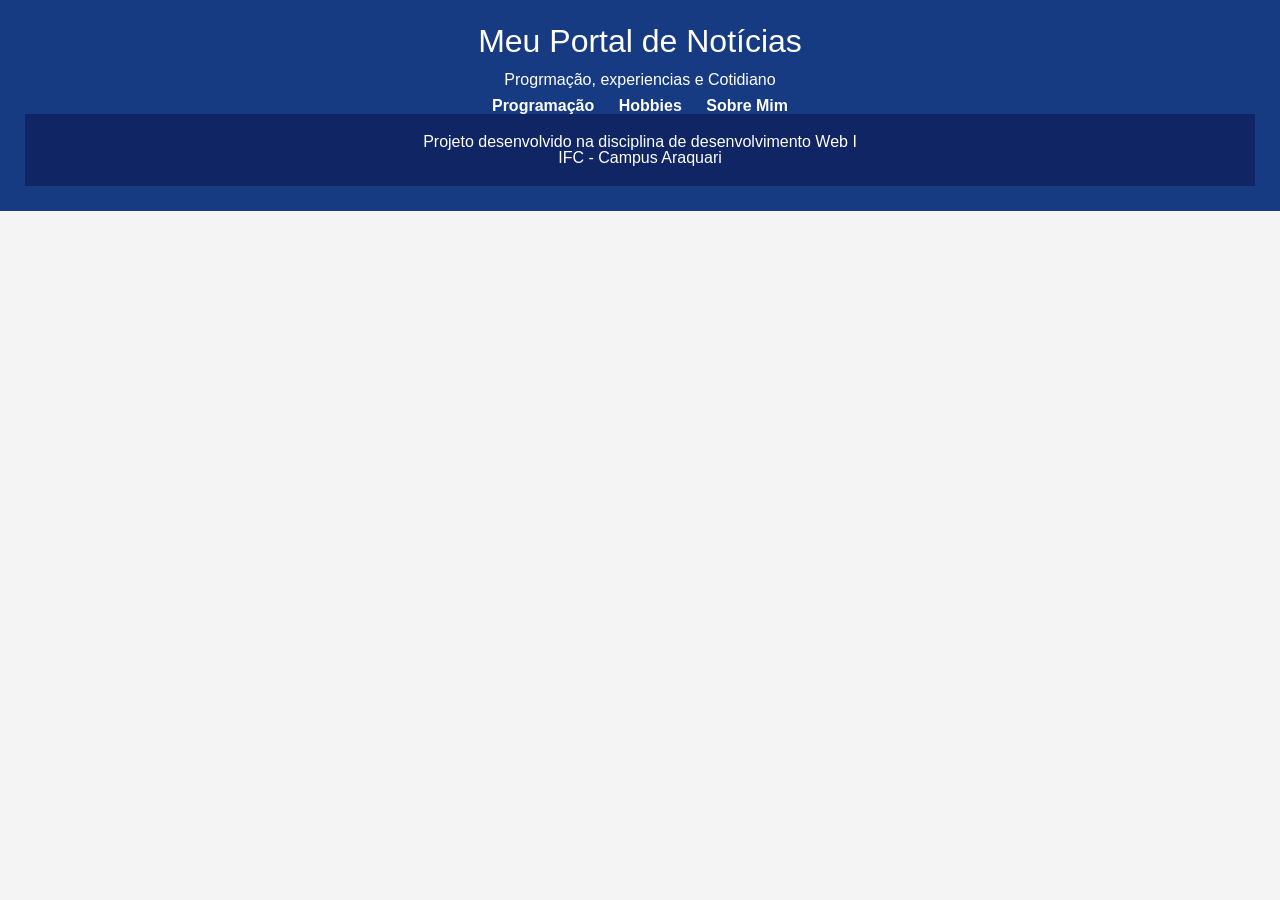
==== hobbies.html @ 73f3cb75 "feat: teste de pagina" ====
<!doctype html>
<html lang="en">
  <head>
    <meta charset="UTF-8" />
    <meta name="viewport" content="width=device-width, initial-scale=1.0" />
    <title>Hobbies</title>
    <link rel="stylesheet" href="./css/reset.css" />
    <link rel="stylesheet" href="./css/global.css" />
  </head>
  <body>
    <header>
      <h1>Meu Portal de Notícias</h1>
      <p>Progrmação, experiencias e Cotidiano</p>

      <nav>
        <ul>
          <ul>
            <li><a href="index.html">Programação</a></li>
            <li><a href="hobbies.html">Hobbies</a></li>
            <li><a href="perfil.html">Sobre Mim</a></li>
          </ul>
        </ul>
      </nav>

      <footer>
        <p>Projeto desenvolvido na disciplina de desenvolvimento Web I</p>
        <p>IFC - Campus Araquari</p>
      </footer>
    </header>
  </body>
</html>
---- css/global.css ----
body {
  margin: 0;
  background-color: #f4f4f4;
  color: #333;
  font-family: Arial, Helvetica, sans-serif;
}

body > header {
  background-color: #173b82;
  color: #fff;
  text-align: center;
  padding: 25px;
}

body > header > h1 {
  font-size: 2em;
  margin-bottom: 5px;
}

body > header > p {
  padding: 10px;
}

/* Criando Estilos para o meu menu */
nav > ul {
  padding: 0;
  list-style: none;
}

nav li {
  display: inline;
  margin: 10px;
}

nav a {
  color: #fff;
  text-decoration: none;
  font-weight: bold;
}

nav a:hover {
  text-decoration: underline;
  color: yellow;
}

body footer {
  background-color: #102563;
  color: #fff;
  padding: 20px;
  text-align: center;
}
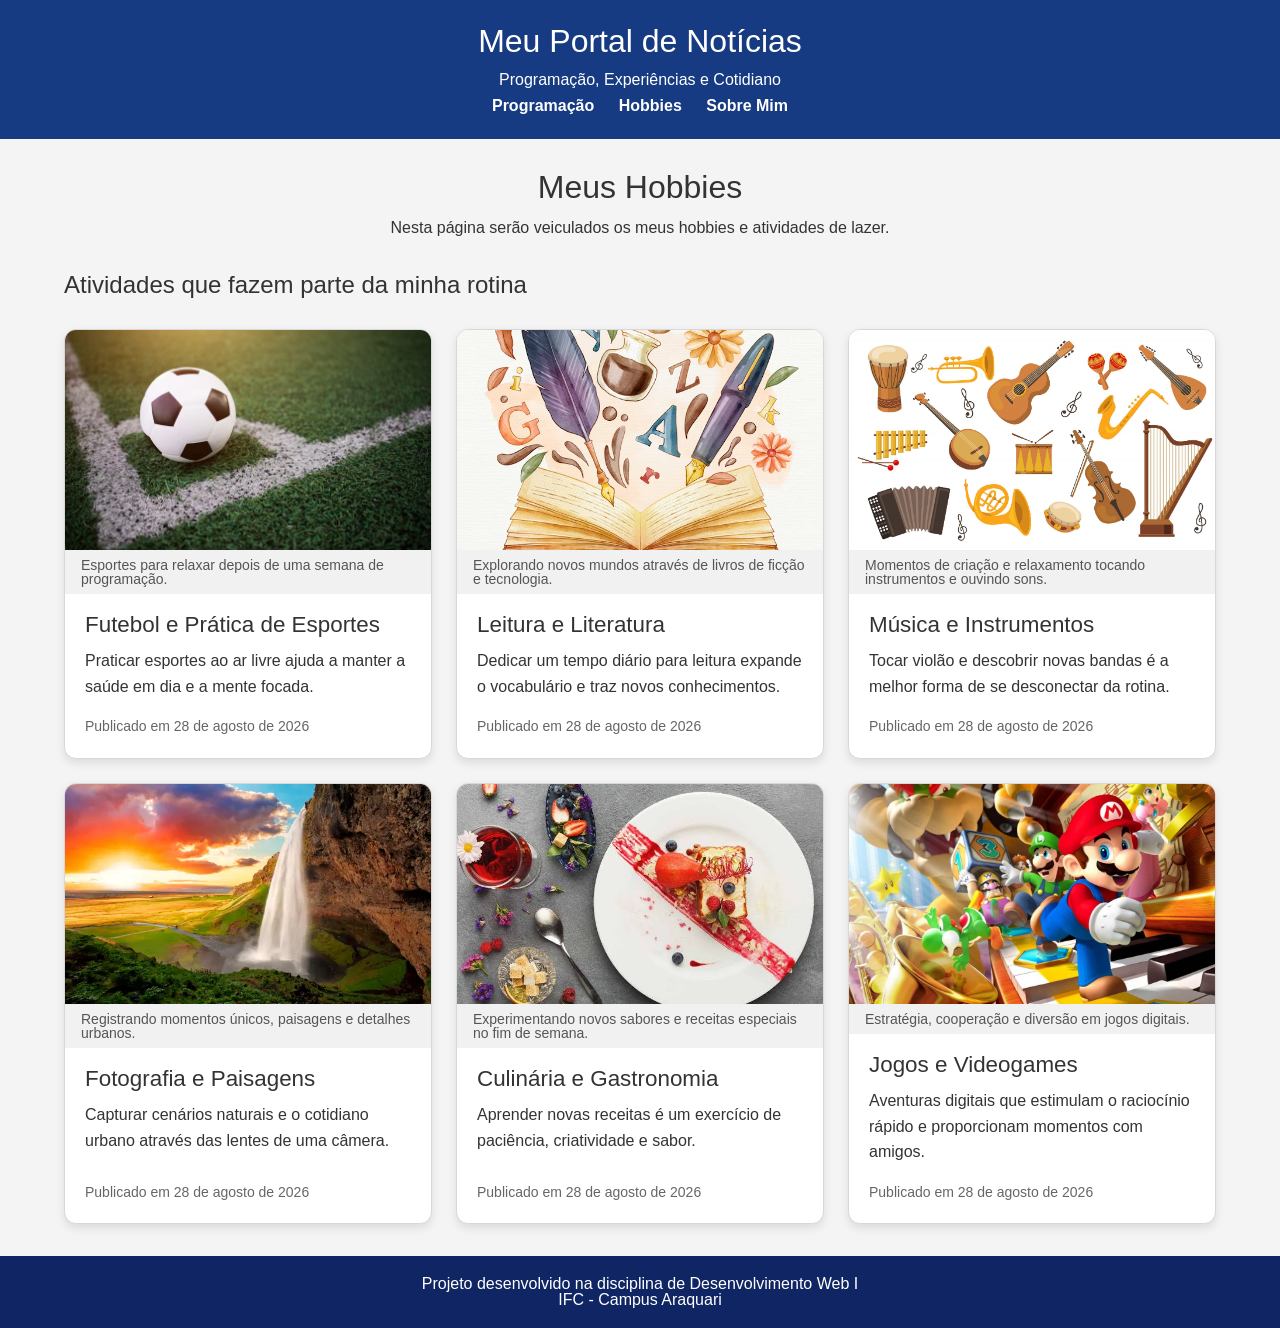
==== commit a067f52d: "Perfil com HTML semantico e Flexbox" ====
--- a/hobbies.html
+++ b/hobbies.html
@@ -1,31 +1,188 @@
 <!doctype html>
-<html lang="en">
+<html lang="pt-BR">
   <head>
     <meta charset="UTF-8" />
     <meta name="viewport" content="width=device-width, initial-scale=1.0" />
-    <title>Hobbies</title>
+    <title>Hobbies - Meu Portal de Notícias</title>
     <link rel="stylesheet" href="./css/reset.css" />
     <link rel="stylesheet" href="./css/global.css" />
+    <link rel="stylesheet" href="./css/hobbies.css" />
   </head>
   <body>
     <header>
       <h1>Meu Portal de Notícias</h1>
-      <p>Progrmação, experiencias e Cotidiano</p>
+      <p>Programação, Experiências e Cotidiano</p>
 
       <nav>
         <ul>
-          <ul>
-            <li><a href="index.html">Programação</a></li>
-            <li><a href="hobbies.html">Hobbies</a></li>
-            <li><a href="perfil.html">Sobre Mim</a></li>
-          </ul>
+          <li><a href="index.html">Programação</a></li>
+          <li><a href="hobbies.html">Hobbies</a></li>
+          <li><a href="perfil.html">Sobre Mim</a></li>
         </ul>
       </nav>
+    </header>
 
-      <footer>
-        <p>Projeto desenvolvido na disciplina de desenvolvimento Web I</p>
-        <p>IFC - Campus Araquari</p>
-      </footer>
-    </header>
+    <main class="container">
+      <section class="introducao-hobbies">
+        <h2>Meus Hobbies</h2>
+        <p>
+          Nesta página serão veiculados os meus hobbies e atividades de lazer.
+        </p>
+      </section>
+
+      <section class="galeria-hobbies">
+        <h2 class="titulo-galeria">
+          Atividades que fazem parte da minha rotina
+        </h2>
+
+        <!-- Card 1: Esportes -->
+        <article class="cartao-hobby">
+          <figure>
+            <img src="./img/hobbies/esportes.avif" alt="Prática de Esportes" />
+            <figcaption>
+              Esportes para relaxar depois de uma semana de programação.
+            </figcaption>
+          </figure>
+
+          <div class="conteudo-cartao">
+            <h3>Futebol e Prática de Esportes</h3>
+            <p>
+              Praticar esportes ao ar livre ajuda a manter a saúde em dia e a
+              mente focada.
+            </p>
+            <p class="data-publicacao">
+              Publicado em
+              <time datetime="2026-08-28"> 28 de agosto de 2026 </time>
+            </p>
+          </div>
+        </article>
+
+        <!-- Card 2: Leitura -->
+        <article class="cartao-hobby">
+          <figure>
+            <img src="./img/hobbies/leitura.avif" alt="Hábito da Leitura" />
+            <figcaption>
+              Explorando novos mundos através de livros de ficção e tecnologia.
+            </figcaption>
+          </figure>
+
+          <div class="conteudo-cartao">
+            <h3>Leitura e Literatura</h3>
+            <p>
+              Dedicar um tempo diário para leitura expande o vocabulário e traz
+              novos conhecimentos.
+            </p>
+            <p class="data-publicacao">
+              Publicado em
+              <time datetime="2026-08-28"> 28 de agosto de 2026 </time>
+            </p>
+          </div>
+        </article>
+
+        <!-- Card 3: Música -->
+        <article class="cartao-hobby">
+          <figure>
+            <img
+              src="./img/hobbies/instrumentos.jpg"
+              alt="Tocando Instrumentos Musicais"
+            />
+            <figcaption>
+              Momentos de criação e relaxamento tocando instrumentos e ouvindo
+              sons.
+            </figcaption>
+          </figure>
+
+          <div class="conteudo-cartao">
+            <h3>Música e Instrumentos</h3>
+            <p>
+              Tocar violão e descobrir novas bandas é a melhor forma de se
+              desconectar da rotina.
+            </p>
+            <p class="data-publicacao">
+              Publicado em
+              <time datetime="2026-08-28"> 28 de agosto de 2026 </time>
+            </p>
+          </div>
+        </article>
+
+        <!-- Card 4: Fotografia -->
+        <article class="cartao-hobby">
+          <figure>
+            <img
+              src="./img/hobbies/paisagem.webp"
+              alt="Fotografia de Paisagens"
+            />
+            <figcaption>
+              Registrando momentos únicos, paisagens e detalhes urbanos.
+            </figcaption>
+          </figure>
+
+          <div class="conteudo-cartao">
+            <h3>Fotografia e Paisagens</h3>
+            <p>
+              Capturar cenários naturais e o cotidiano urbano através das lentes
+              de uma câmera.
+            </p>
+            <p class="data-publicacao">
+              Publicado em
+              <time datetime="2026-08-28"> 28 de agosto de 2026 </time>
+            </p>
+          </div>
+        </article>
+
+        <!-- Card 5: Culinária -->
+        <article class="cartao-hobby">
+          <figure>
+            <img
+              src="./img/hobbies/gastronomia.jpeg"
+              alt="Cozinhando Novas Receitas"
+            />
+            <figcaption>
+              Experimentando novos sabores e receitas especiais no fim de
+              semana.
+            </figcaption>
+          </figure>
+
+          <div class="conteudo-cartao">
+            <h3>Culinária e Gastronomia</h3>
+            <p>
+              Aprender novas receitas é um exercício de paciência, criatividade
+              e sabor.
+            </p>
+            <p class="data-publicacao">
+              Publicado em
+              <time datetime="2026-08-28"> 28 de agosto de 2026 </time>
+            </p>
+          </div>
+        </article>
+
+        <!-- Card 6: Games -->
+        <article class="cartao-hobby">
+          <figure>
+            <img src="./img/hobbies/games.jpg" alt="Jogando Videogames" />
+            <figcaption>
+              Estratégia, cooperação e diversão em jogos digitais.
+            </figcaption>
+          </figure>
+
+          <div class="conteudo-cartao">
+            <h3>Jogos e Videogames</h3>
+            <p>
+              Aventuras digitais que estimulam o raciocínio rápido e
+              proporcionam momentos com amigos.
+            </p>
+            <p class="data-publicacao">
+              Publicado em
+              <time datetime="2026-08-28"> 28 de agosto de 2026 </time>
+            </p>
+          </div>
+        </article>
+      </section>
+    </main>
+
+    <footer>
+      <p>Projeto desenvolvido na disciplina de Desenvolvimento Web I</p>
+      <p>IFC - Campus Araquari</p>
+    </footer>
   </body>
 </html>
--- a/css/hobbies.css
+++ b/css/hobbies.css
@@ -0,0 +1,91 @@
+* {
+  box-sizing: border-box;
+}
+
+.container {
+  width: 90%;
+  max-width: 1200px;
+  margin: 0 auto;
+  padding: 2rem 0;
+}
+
+.introducao-hobbies {
+  margin-bottom: 2rem;
+  text-align: center;
+}
+
+.introducao-hobbies h2 {
+  margin-bottom: 0.75rem;
+  font-size: 2rem;
+}
+
+.introducao-hobbies p {
+  max-width: 700px;
+  margin: 0 auto;
+  line-height: 1.6;
+}
+
+.titulo-galeria {
+  flex-basis: 100%;
+  margin-bottom: 0.5rem;
+  font-size: 1.5rem;
+}
+
+.galeria-hobbies {
+  display: flex;
+  flex-wrap: wrap;
+  gap: 1.5rem;
+  align-items: stretch;
+}
+
+.cartao-hobby {
+  flex: 1 1 280px;
+  overflow: hidden;
+  border: 1px solid #d8d8d8;
+  border-radius: 0.75rem;
+  background-color: #fff;
+  box-shadow: 0 4px 10px rgba(0, 0, 0, 0.1);
+  display: flex;
+  flex-direction: column;
+}
+
+.cartao-hobby figure {
+  margin: 0;
+}
+
+.cartao-hobby img {
+  display: block;
+  width: 100%;
+  height: 220px;
+  object-fit: cover;
+}
+
+.cartao-hobby figcaption {
+  padding: 0.5rem 1rem;
+  background-color: #f1f1f1;
+  color: #555;
+  font-size: 0.875rem;
+}
+
+.conteudo-cartao {
+  padding: 1.25rem;
+  display: flex;
+  flex-direction: column;
+  flex-grow: 1;
+}
+
+.conteudo-cartao h3 {
+  margin-bottom: 0.75rem;
+  font-size: 1.4rem;
+}
+
+.conteudo-cartao p {
+  line-height: 1.6;
+}
+
+.data-publicacao {
+  margin-top: auto;
+  padding-top: 1rem;
+  color: #666;
+  font-size: 0.875rem;
+}
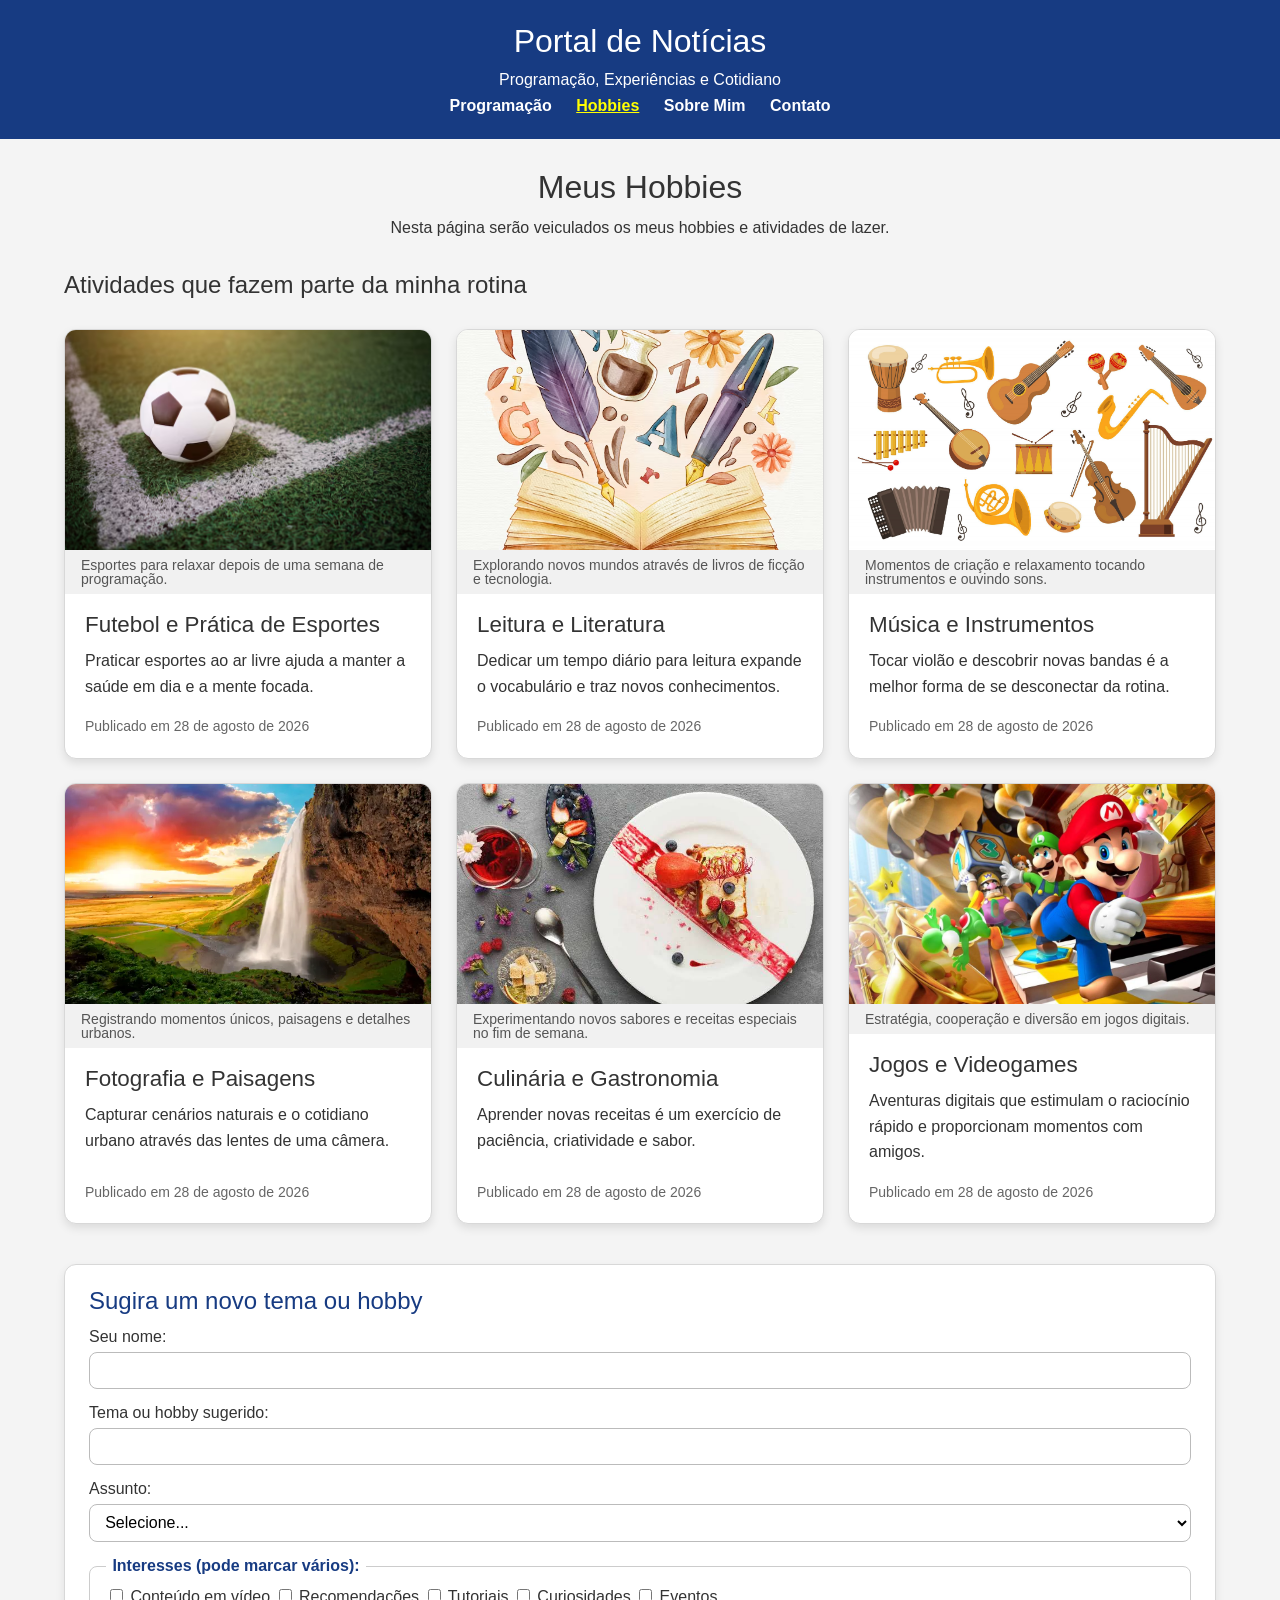
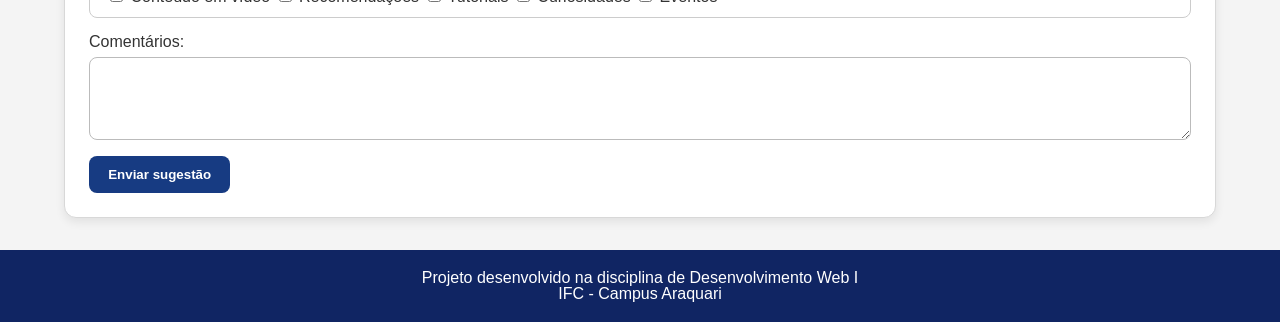
==== commit 84cff48c: "Atividade prática: formulários no Portal de Notícias" ====
--- a/hobbies.html
+++ b/hobbies.html
@@ -10,14 +10,15 @@
   </head>
   <body>
     <header>
-      <h1>Meu Portal de Notícias</h1>
+      <h1>Portal de Notícias</h1>
       <p>Programação, Experiências e Cotidiano</p>
 
       <nav>
         <ul>
           <li><a href="index.html">Programação</a></li>
-          <li><a href="hobbies.html">Hobbies</a></li>
+          <li><a href="hobbies.html" aria-current="page">Hobbies</a></li>
           <li><a href="perfil.html">Sobre Mim</a></li>
+          <li><a href="contato.html">Contato</a></li>
         </ul>
       </nav>
     </header>
@@ -178,6 +179,88 @@
           </div>
         </article>
       </section>
+
+      <!-- Formulário de sugestão de hobby -->
+      <section class="sugestao-hobby">
+        <h2>Sugira um novo tema ou hobby</h2>
+
+        <form method="post" action="#">
+          <div class="campo">
+            <label for="nome-sugestao">Seu nome:</label>
+            <input
+              type="text"
+              id="nome-sugestao"
+              name="nome-sugestao"
+              required
+              minlength="3"
+              maxlength="60"
+            />
+          </div>
+
+          <div class="campo">
+            <label for="hobby-sugerido">Tema ou hobby sugerido:</label>
+            <input
+              type="text"
+              id="hobby-sugerido"
+              name="hobby-sugerido"
+              required
+              minlength="3"
+              maxlength="80"
+            />
+          </div>
+
+          <div class="campo">
+            <label for="assunto">Assunto:</label>
+            <select id="assunto" name="assunto" required>
+              <option value="">Selecione...</option>
+              <option value="musica">Música</option>
+              <option value="cinema">Cinema</option>
+              <option value="esportes">Esportes</option>
+              <option value="jogos">Jogos</option>
+              <option value="leitura">Leitura</option>
+              <option value="tecnologia">Tecnologia</option>
+              <option value="outros">Outros</option>
+            </select>
+          </div>
+
+          <fieldset>
+            <legend>Interesses (pode marcar vários):</legend>
+
+            <label>
+              <input type="checkbox" name="interesses" value="video" />
+              Conteúdo em vídeo
+            </label>
+            <label>
+              <input type="checkbox" name="interesses" value="recomendacoes" />
+              Recomendações
+            </label>
+            <label>
+              <input type="checkbox" name="interesses" value="tutoriais" />
+              Tutoriais
+            </label>
+            <label>
+              <input type="checkbox" name="interesses" value="curiosidades" />
+              Curiosidades
+            </label>
+            <label>
+              <input type="checkbox" name="interesses" value="eventos" />
+              Eventos
+            </label>
+          </fieldset>
+
+          <div class="campo">
+            <label for="comentario-hobby">Comentários:</label>
+            <textarea
+              id="comentario-hobby"
+              name="comentario-hobby"
+              rows="4"
+              maxlength="400"
+            ></textarea>
+          </div>
+
+          <button type="submit">Enviar sugestão</button>
+        </form>
+      </section>
     </main>
 
     <footer>
@@ -185,4 +268,4 @@
       <p>IFC - Campus Araquari</p>
     </footer>
   </body>
-</html>
+</html>
--- a/css/global.css
+++ b/css/global.css
@@ -1,12 +1,31 @@
+/* ===== Variáveis globais ===== */
+:root {
+  --cor-primaria: #173b82;
+  --cor-primaria-escura: #102563;
+  --cor-destaque: #ffb703;
+  --cor-fundo: #f4f4f4;
+  --cor-texto: #333;
+  --cor-borda: #ccc;
+  --cor-cartao: #ffffff;
+  --raio: 8px;
+  --espaco: 1rem;
+}
+
+*,
+*::before,
+*::after {
+  box-sizing: border-box;
+}
+
 body {
   margin: 0;
-  background-color: #f4f4f4;
-  color: #333;
+  background-color: var(--cor-fundo);
+  color: var(--cor-texto);
   font-family: Arial, Helvetica, sans-serif;
 }
 
 body > header {
-  background-color: #173b82;
+  background-color: var(--cor-primaria);
   color: #fff;
   text-align: center;
   padding: 25px;
@@ -21,7 +40,7 @@
   padding: 10px;
 }
 
-/* Criando Estilos para o meu menu */
+/* Menu */
 nav > ul {
   padding: 0;
   list-style: none;
@@ -38,14 +57,74 @@
   font-weight: bold;
 }
 
-nav a:hover {
+nav a:hover,
+nav a:focus-visible {
   text-decoration: underline;
   color: yellow;
 }
 
+nav a[aria-current="page"] {
+  color: yellow;
+  text-decoration: underline;
+}
+
 body footer {
-  background-color: #102563;
+  background-color: var(--cor-primaria-escura);
   color: #fff;
   padding: 20px;
   text-align: center;
 }
+
+/* ===== Formulários (global) ===== */
+form .campo {
+  display: flex;
+  flex-direction: column;
+  gap: 0.4rem;
+  margin-bottom: 1rem;
+}
+
+input,
+select,
+textarea {
+  padding: 0.55rem 0.7rem;
+  border: 1px solid #bbb;
+  border-radius: var(--raio);
+  font: inherit;
+  background-color: #fff;
+}
+
+input:focus-visible,
+select:focus-visible,
+textarea:focus-visible,
+button:focus-visible {
+  outline: 3px solid var(--cor-destaque);
+  outline-offset: 2px;
+}
+
+fieldset {
+  border: 1px solid var(--cor-borda);
+  border-radius: var(--raio);
+  padding: 0.75rem 1rem;
+  margin-bottom: 1rem;
+}
+
+legend {
+  font-weight: bold;
+  color: var(--cor-primaria);
+  padding: 0 0.4rem;
+}
+
+button {
+  padding: 0.7rem 1.2rem;
+  background-color: var(--cor-primaria);
+  color: #fff;
+  border: none;
+  border-radius: var(--raio);
+  font-weight: bold;
+  cursor: pointer;
+  transition: background-color 0.2s;
+}
+
+button:hover {
+  background-color: var(--cor-primaria-escura);
+}
--- a/css/hobbies.css
+++ b/css/hobbies.css
@@ -1,7 +1,3 @@
-* {
-  box-sizing: border-box;
-}
-
 .container {
   width: 90%;
   max-width: 1200px;
@@ -89,3 +85,40 @@
   color: #666;
   font-size: 0.875rem;
 }
+
+.sugestao-hobby {
+  margin-top: 2.5rem;
+  padding: 1.5rem;
+  background-color: #fff;
+  border: 1px solid #d8d8d8;
+  border-radius: 0.75rem;
+  box-shadow: 0 4px 10px rgba(0, 0, 0, 0.08);
+}
+
+.sugestao-hobby h2 {
+  margin-bottom: 1rem;
+  font-size: 1.5rem;
+  color: #173b82;
+}
+
+@media (max-width: 520px) {
+  .sugestao-hobby {
+    padding: 1rem;
+  }
+
+  .container {
+    padding: 1rem 0;
+  }
+
+  .introducao-hobbies h2 {
+    font-size: 1.5rem;
+  }
+
+  .titulo-galeria {
+    font-size: 1.25rem;
+  }
+
+  .conteudo-cartao h3 {
+    font-size: 1.2rem;
+  }
+}
